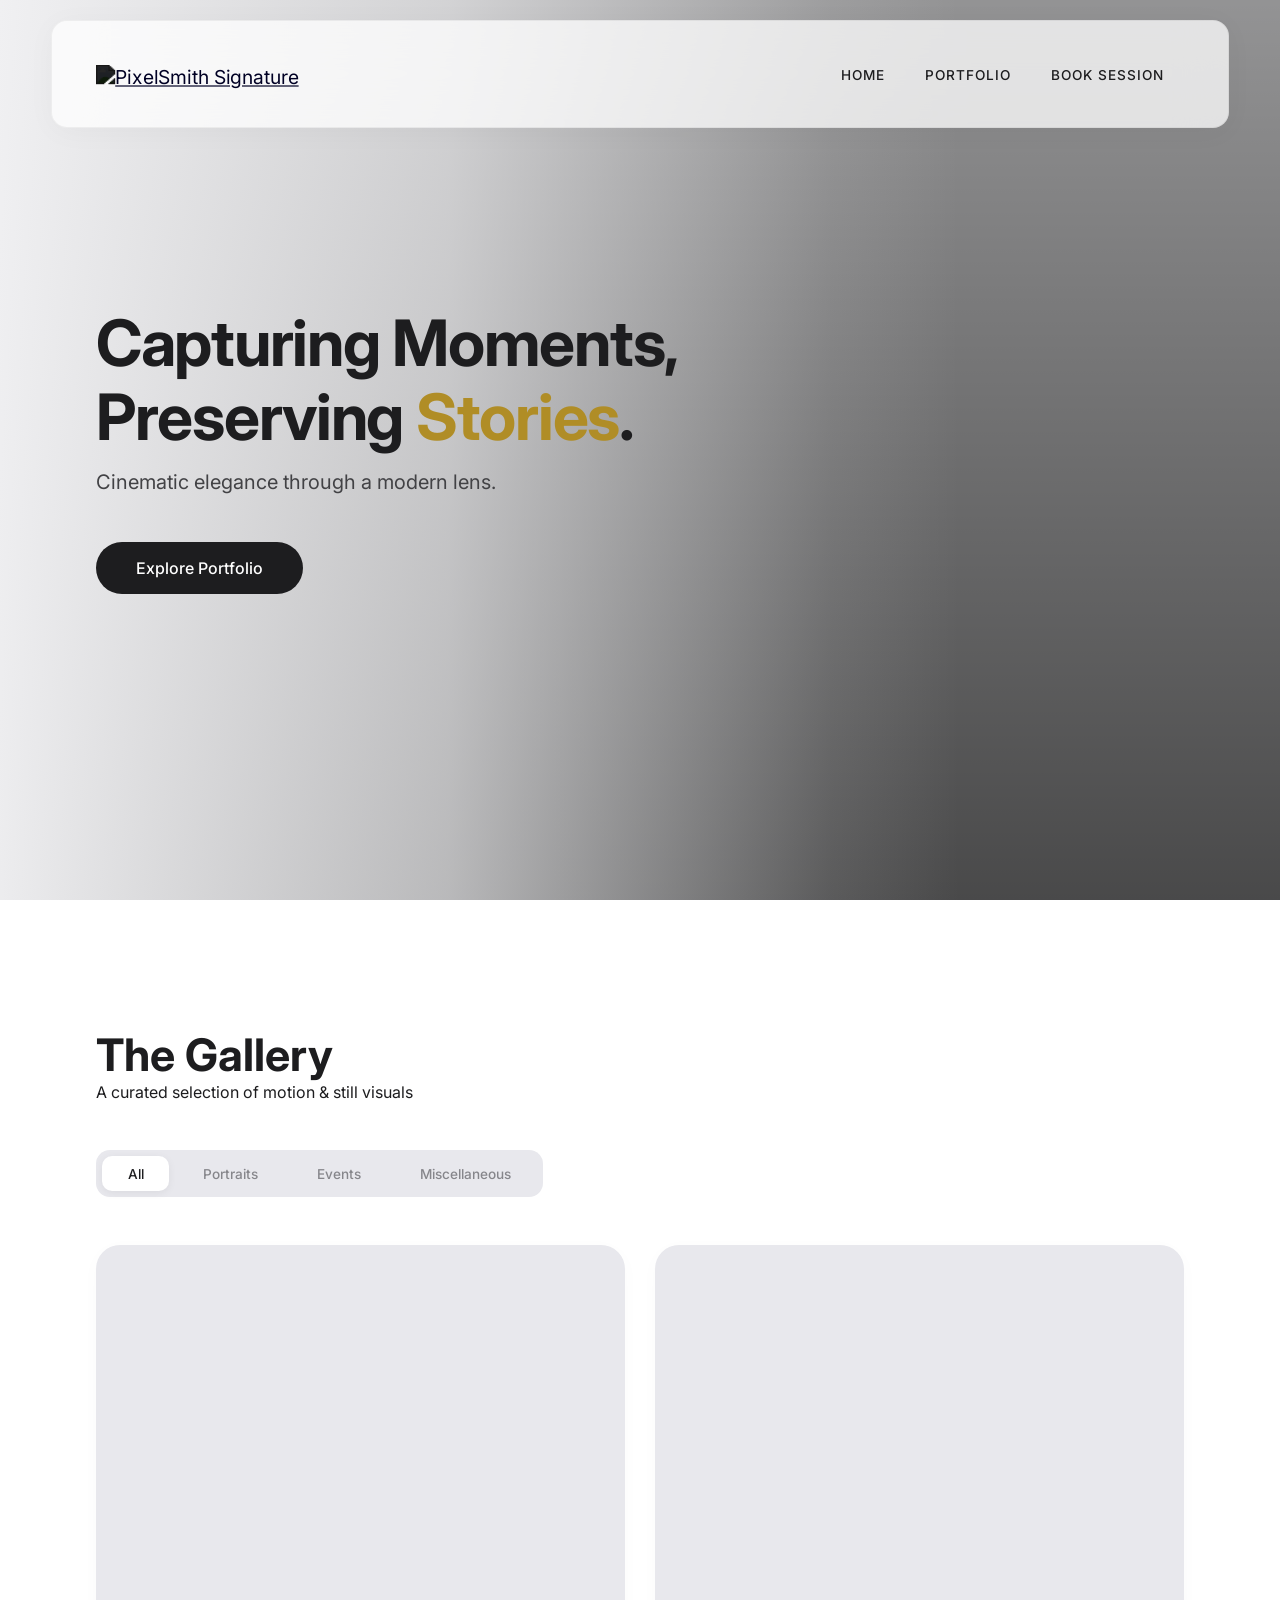
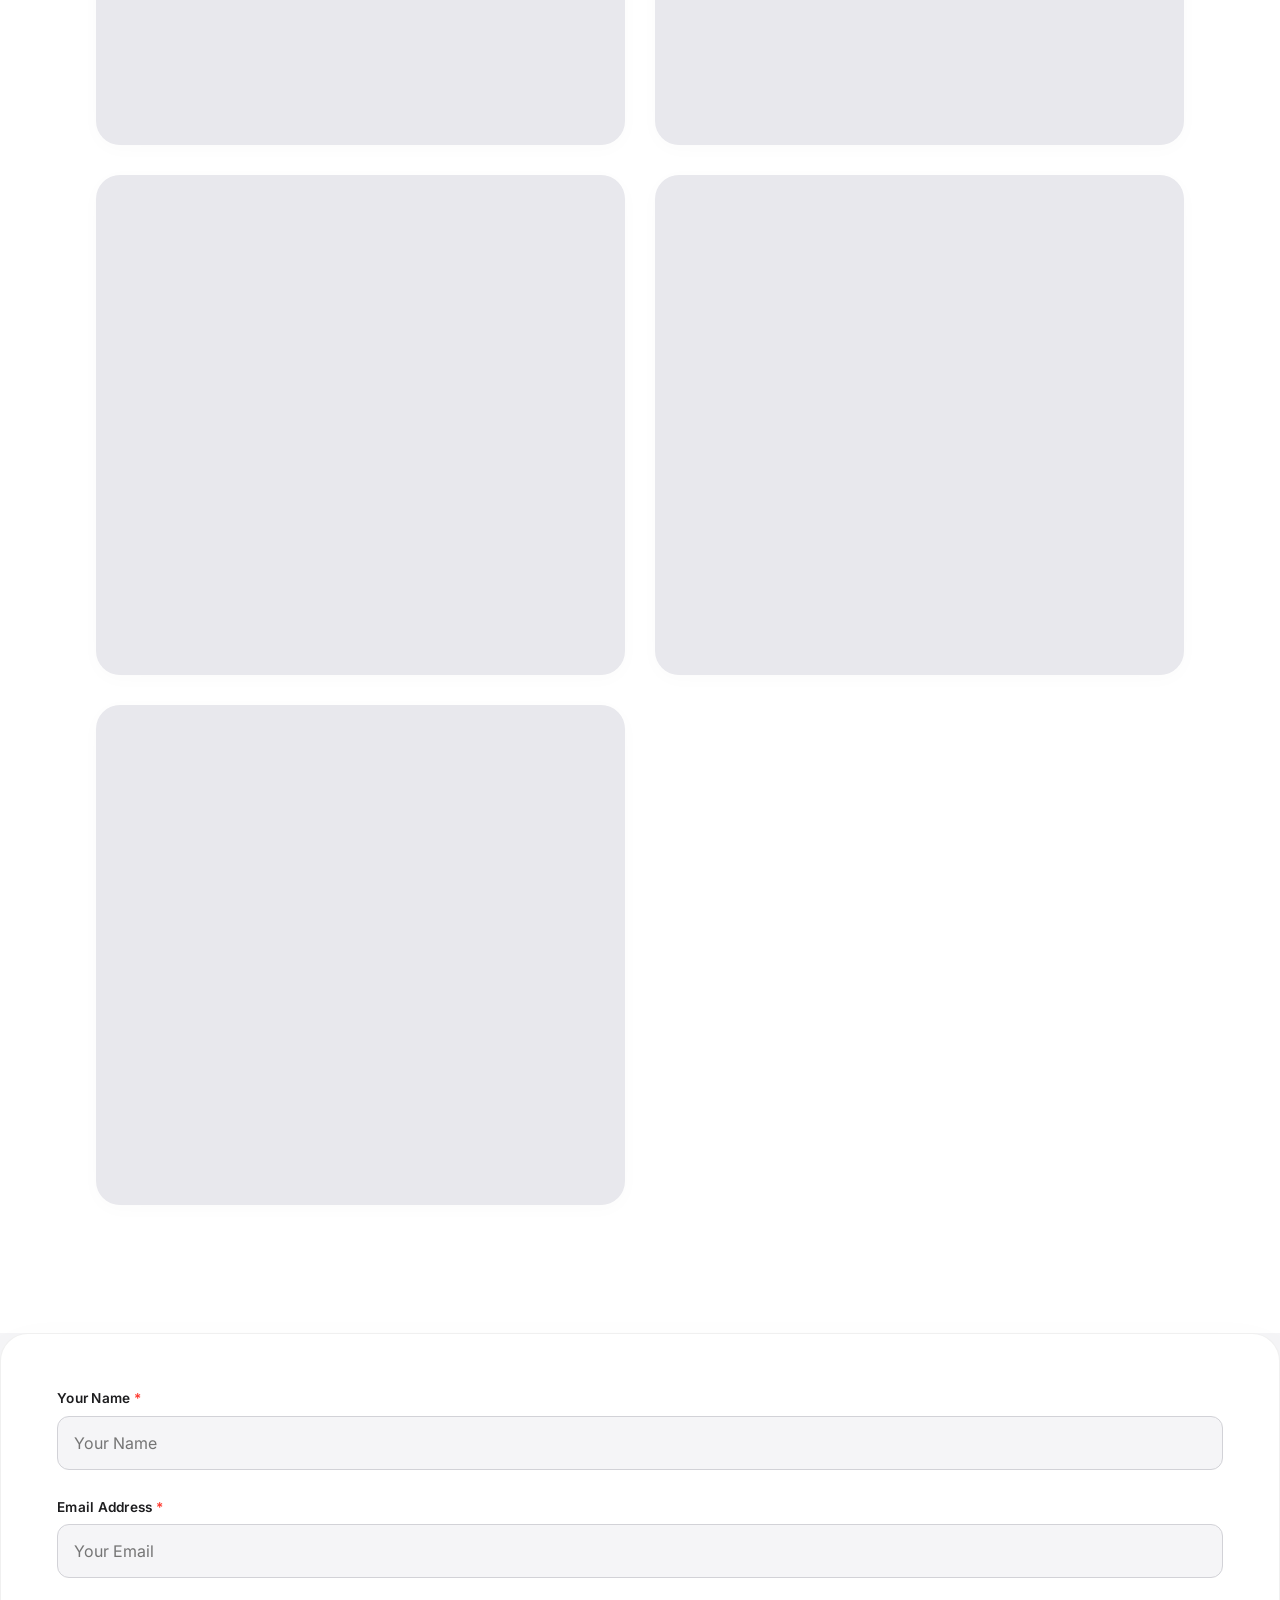
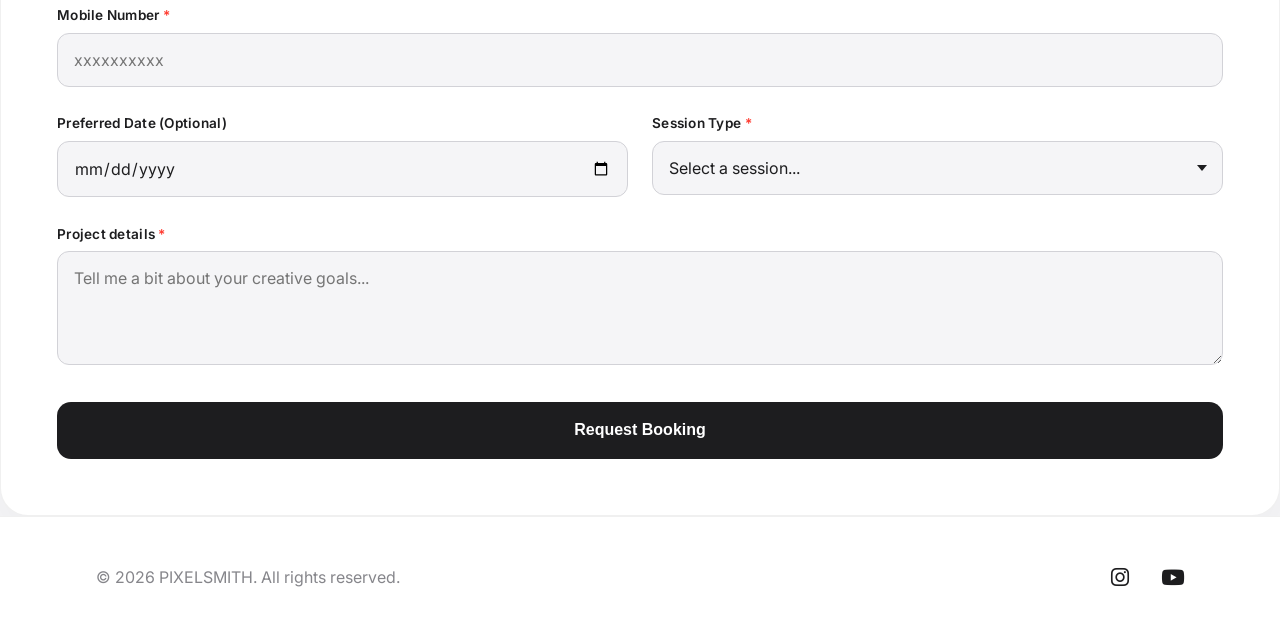
==== index.html @ a3ad3fb7 "Add files via upload" ====
<!DOCTYPE html>
<html lang="en">
<head>
    <meta charset="UTF-8">
    <meta name="viewport" content="width=device-width, initial-scale=1.0">
    <title>Pixelsmith | Photography & Cinematography</title>
    <link rel="stylesheet" href="style.css">
    <link rel="stylesheet" href="https://cdnjs.cloudflare.com/ajax/libs/font-awesome/6.4.0/css/all.min.css">
</head>
<body>

    <!-- Modern Glassmorphic Navigation -->
    <nav class="navbar">
    <div class="logo">
        <a href="#home">
            <img src="asset/logod.png" alt="PixelSmith Signature">
        </a>
    </div>
    <ul class="nav-links">
        <li><a href="#home">Home</a></li>
        <li><a href="#gallery">Portfolio</a></li>                             
        <li><a href="#booking">Book Session</a></li>
    </ul>
</nav>

    <!-- Hero Section with Background Slideshow -->
    <section id="home" class="hero">
        <div class="slideshow-container">
            <!-- Placeholders for your best shots (Fades seamlessly) -->
            <div class="slide active" style="background-image: linear-gradient(rgba(0,0,0,0.4), rgba(0,0,0,0.7)), url('asset/portraits/Project1/11.jpg');"></div>
            <div class="slide" style="background-image: linear-gradient(rgba(0,0,0,0.4), rgba(0,0,0,0.7)), url('asset/portraits/Project2/11.jpg');"></div>
            <div class="slide" style="background-image: linear-gradient(rgba(0,0,0,0.4), rgba(0,0,0,0.7)), url('asset/portraits/Project1/1.jpg');"></div>
            <div class="slide" style="background-image: linear-gradient(rgba(0,0,0,0.4), rgba(0,0,0,0.7)), url('asset/portraits/Project3/4.jpg');"></div>
            <div class="slide" style="background-image: linear-gradient(rgba(0,0,0,0.4), rgba(0,0,0,0.7)), url('asset/portraits/Project3/5.jpg');"></div>
            <div class="slide" style="background-image: linear-gradient(rgba(0,0,0,0.4), rgba(0,0,0,0.7)), url('asset/portraits/Project4/8.jpg');"></div>
            <div class="slide" style="background-image: linear-gradient(rgba(0,0,0,0.4), rgba(0,0,0,0.7)), url('asset/portraits/Project3/4.jpg');"></div>
        </div>

        <div class="hero-content">
            <h1>Capturing Moments,<br>Preserving <span>Stories</span>.</h1>
            <p>Cinematic elegance through a modern lens.</p>
            <a href="#gallery" class="btn btn-ios">Explore Portfolio</a>
        </div>
    </section>

    <!-- Gallery Section -->
    <section id="gallery" class="gallery-section">
        <div class="section-title">
            <h2>The Gallery</h2>
            <p>A curated selection of motion & still visuals</p>
        </div>
        
        <div class="gallery-filters">
            <span class="filter-btn active" data-filter="all">All</span>
            <span class="filter-btn" data-filter="portraits">Portraits</span>
            <span class="filter-btn" data-filter="events">Events</span>
            <span class="filter-btn" data-filter="misc">Miscellaneous</span>
        </div>

        <div class="gallery-grid">
    
         <a href="project.html" class="gallery-item portraits">
            <div class="gallery-slideshow">
                <div class="mini-slide active" style="background-image: url('asset/portraits/Project1/1.jpg');"></div>
                <div class="mini-slide" style="background-image: url('asset/portraits/Project1/3.jpg');"></div>
                <div class="mini-slide" style="background-image: url('asset/portraits/Project1/12.jpg');"></div>
            </div>
            <div class="overlay">
                <span>View All Portraits <i class="fas fa-arrow-right" style="margin-left: 8px;"></i></span>
            </div>
        </a>    

        <!-- Project 2 Link -->
        <a href="project.html" class="gallery-item portraits">
            <div class="gallery-slideshow">
                <div class="mini-slide active" style="background-image: url('asset/portraits/Project2/2.jpg');"></div>
                <div class="mini-slide" style="background-image: url('asset/portraits/Project2/7.jpg');"></div>
                <div class="mini-slide" style="background-image: url('asset/portraits/Project2/15.jpg');"></div>
            </div>
            <div class="overlay">
                <span>View All Portraits <i class="fas fa-arrow-right" style="margin-left: 8px;"></i></span>
            </div>
        </a>  

         <!-- Project 3 Link -->
        <a href="project.html" class="gallery-item portraits">
            <div class="gallery-slideshow">
                <div class="mini-slide active" style="background-image: url('asset/portraits/Project3/1.jpg');"></div>
                <div class="mini-slide" style="background-image: url('asset/portraits/Project3/4.jpg');"></div>
                <div class="mini-slide" style="background-image: url('asset/portraits/Project3/2.jpg');"></div>
            </div>
            <div class="overlay">
                <span>View All Portraits <i class="fas fa-arrow-right" style="margin-left: 8px;"></i></span>
            </div>
        </a>  

         <!-- Project 1 Link -->
        <a href="project.html" class="gallery-item events">
            <div class="gallery-slideshow">
                <div class="mini-slide active" style="background-image: url('asset/event/Project1/9.jpg');"></div>
                <div class="mini-slide" style="background-image: url('asset/event/Project1/5.jpg');"></div>
                <div class="mini-slide" style="background-image: url('asset/event/Project1/16.jpg');"></div>
            </div>
            <div class="overlay">
                <span>View All Projects <i class="fas fa-arrow-right" style="margin-left: 8px;"></i></span>
            </div>
        </a>

         <!-- Project 3 Link -->
        <a href="project.html" class="gallery-item events">
            <div class="gallery-slideshow">
                <div class="mini-slide active" style="background-image: url('asset/event/Project2/1.jpg');"></div>
                <div class="mini-slide" style="background-image: url('asset/event/Project2/11.jpg');"></div>
                <div class="mini-slide" style="background-image: url('asset/event/Project2/12.jpg');"></div>
            </div>
            <div class="overlay">
                <span>View All Projects <i class="fas fa-arrow-right" style="margin-left: 8px;"></i></span>
            </div>
        </a>

    <!-- Add additional anchors formatted identically pointing to your future separate files... -->
         </div>
    </section>

    <div id="booking" class="booking-card">
    <form id="appointment-form" class="booking-form">
        <!-- Name Field: Mandatory -->
        <div class="form-group">
            <label for="name">Your Name</label>
            <input type="text" id="name" required placeholder="Your Name">
        </div>
        
        <!-- Email Field: Mandatory + Restricts to correct format -->
        <div class="form-group">
            <label for="email">Email Address</label>
            <input type="email" id="email" required placeholder="Your Email">
        </div>

        <!-- Mobile Number Field: Mandatory + Restricts to exactly 10 digits -->
        <div class="form-group">
            <label for="mobile">Mobile Number</label>
            <input type="tel" id="mobile" required placeholder="xxxxxxxxxx" pattern="[0-9]{10}" title="Please enter a valid 10-digit mobile number">
        </div>

        <div class="form-row">
            <!-- Date Field: OPTIONAL (Excluded from mandatory condition) -->
            <div class="form-group">
                <label for="date">Preferred Date (Optional)</label>
                <input type="date" id="date">
            </div>
            
            <!-- Session Type Dropdown: Mandatory -->
            <div class="form-group">
                <label for="session-type">Session Type</label>
                <select id="session-type" required>
                    <option value="" disabled selected>Select a session...</option>
                    <option value="portrait">Portrait Session</option>
                    <option value="cinematic">Cinematic Videography</option>
                    <option value="event">Event/Wedding</option>
                    <option value="commercial">Commercial/Brand</option>
                </select>
            </div>
        </div>

        <!-- Project Details: Mandatory -->
        <div class="form-group">
            <label for="notes">Project details</label>
            <textarea id="notes" rows="4" required placeholder="Tell me a bit about your creative goals..."></textarea>
        </div>

        <button type="submit" class="btn-ios-submit">Request Booking</button>
    </form>
</div>

    <!-- Footer -->
    <footer>
        <p>&copy; 2026 PIXELSMITH. All rights reserved.</p>
        <div class="social-icons">
            <a href="https://www.instagram.com/pixelsmith.in/"><i class="fab fa-instagram"></i></a>
            <a href="#"><i class="fab fa-youtube"></i></a>
        </div>
    </footer>

    <script src="script.js"></script>
</body>
</html>
---- style.css ----
@import url('https://fonts.googleapis.com/css2?family=Inter:wght@300;400;500;600&family=SF+Pro+Display:wght@400;600;700&display=swap');

:root {
    --bg-light: #f5f5f7;        /* Crisp iOS backdrop */
    --bg-card: #ffffff;         /* Card panels */
    --accent: #b08d26;          /* Deep rich gold contrast for light mode */
    --glass-bg: rgba(255, 255, 255, 0.65);
    --glass-border: rgba(0, 0, 0, 0.06);
    --text-main: #1d1d1f;       /* Deep Apple dark charcoal text */
    --text-muted: #86868b;     /* Mid gray for captions */
    --input-border: #d2d2d7;    /* Subtle borders */
    --ios-easing: cubic-bezier(0.25, 1, 0.5, 1);
}

* {
    margin: 0;
    padding: 0;
    box-sizing: border-box;
    scroll-behavior: smooth;
}

body {
    background-color: var(--bg-light);
    color: var(--text-main);
    font-family: 'SF Pro Display', 'Inter', -apple-system, sans-serif;
    overflow-x: hidden;
}

/* --- Light Mode Navigation --- */
.navbar {
    display: flex;
    justify-content: space-between;
    align-items: center;
    padding: 0.8rem 4rem; /* Tightened height padding for a sleeker bar */
    position: fixed;
    width: 92%;
    top: 20px;
    left: 4%;
    z-index: 1000;
    background: rgba(255, 255, 255, 0.75); /* Elevated opacity slightly for signature legibility */
    backdrop-filter: blur(25px) saturate(180%);
    -webkit-backdrop-filter: blur(25px) saturate(180%);
    border: 1px solid rgba(0, 0, 0, 0.05);
    border-radius: 16px;
    box-shadow: 0 4px 30px rgba(0, 0, 0, 0.03);
}


.nav-links {
    display: flex;
    list-style: none;
    gap: 2.5rem;
}

.nav-links a {
    color: var(--text-main);
    text-decoration: none;
    font-size: 0.85rem;
    font-weight: 500;
    letter-spacing: 1px;
    text-transform: uppercase;
    transition: color 0.3s;
}

.nav-links a:hover {
    color: var(--accent);
}

/* --- Hero Section Slideshow (With Light Shield) --- */
.hero {
    height: 100vh;
    display: flex;
    align-items: center;
    padding-left: 6rem;
    position: relative;
    overflow: hidden;
}

.slideshow-container {
    position: absolute;
    top: 0; left: 0;
    width: 100%; height: 100%;
    z-index: 1;
}

.slide {
    position: absolute;
    top: 0; left: 0;
    width: 100%; height: 100%;
    background-size: cover;
    background-position: center;
    opacity: 0;
    transform: scale(1.05);
    transition: opacity 1.8s ease-in-out, transform 8s linear;
}

/* A clean, bright semi-transparent overlay to ensure readability over shots */
.slide::after {
    content: '';
    position: absolute;
    top: 0; 
    left: 0; 
    width: 100%; 
    height: 100%;
    /* Strong tint on the left for text, completely clear by 75% width */
    background: linear-gradient(
        to right, 
        rgba(245, 245, 247, 0.95) 0%, 
        rgba(245, 245, 247, 0.65) 35%, 
        rgba(245, 245, 247, 0.1) 65%, 
        rgba(245, 245, 247, 0) 75%
    );
}

.slide.active {
    opacity: 1;
    transform: scale(1);
}

.hero-content {
    z-index: 2;
    max-width: 700px;
}

.hero-content h1 {
    font-size: 4rem;
    font-weight: 700;
    line-height: 1.15;
    margin-bottom: 1rem;
    letter-spacing: -0.02em;
}

.hero-content h1 span {
    color: var(--accent);
}

.hero-content p {
    color: #424245;
    font-size: 1.25rem;
    margin-bottom: 3rem;
}

.btn-ios {
    display: inline-block;
    padding: 1rem 2.5rem;
    background: var(--text-main);
    color: var(--bg-card);
    text-decoration: none;
    border-radius: 30px;
    font-weight: 500;
    transition: transform 0.4s var(--ios-easing), background-color 0.4s;
}

.btn-ios:hover {
    transform: scale(1.03) translateY(-2px);
    background: #424245;
}

/* --- Gallery Portfolio Section --- */
.gallery-section {
    padding: 8rem 6rem;
    background: var(--bg-card);
}

.section-title h2 {
    font-size: 2.8rem;
    font-weight: 700;
}

.gallery-filters {
    display: flex;
    margin: 3rem 0;
    gap: 0.5rem;
    background: #e8e8ed;
    padding: 6px;
    border-radius: 14px;
    width: max-content;
}

.filter-btn {
    cursor: pointer;
    padding: 0.6rem 1.6rem;
    font-size: 0.85rem;
    font-weight: 500;
    border-radius: 10px;
    color: var(--text-muted);
    transition: all 0.3s var(--ios-easing);
}

.filter-btn.active, .filter-btn:hover {
    background: var(--bg-card);
    color: var(--text-main);
    box-shadow: 0 2px 8px rgba(0,0,0,0.06);
}

.gallery-grid {
    display: grid;
    grid-template-columns: repeat(auto-fill, minmax(380px, 1fr));
    grid-gap: 30px;
}

.gallery-item {
    position: relative;
    border-radius: 24px;
    overflow: hidden;
    height: 500px;
    background: #e8e8ed;
    box-shadow: 0 4px 20px rgba(0,0,0,0.02);
}

.gallery-item img {
    width: 100%; height: 100%;
    object-fit: cover;
}

.gallery-item .overlay {
    position: absolute;
    bottom: 0; left: 0; width: 100%; height: 100%;
    background: linear-gradient(to top, rgba(0,0,0,0.6) 0%, transparent 50%);
    opacity: 0;
    display: flex;
    align-items: flex-end;
    padding: 2.5rem;
    transition: opacity 0.4s ease;
}

.gallery-item:hover .overlay {
    opacity: 1;
}

.gallery-item .overlay span {
    color: #fff;
    font-weight: 500;
}

/* --- Booking Section (FIXED LABELS AND INPUTS COLLAPSE FROM image_3273df.png) --- */
.booking-section {
    padding: 8rem 6rem;
    display: flex;
    justify-content: center;
    align-items: center;
    background: var(--bg-light);
}

.booking-container {
    max-width: 1200px;
    width: 100%;
    margin: 0 auto;
    display: grid;
    grid-template-columns: 1fr 1.2fr;
    gap: 5rem;
    align-items: center;
}

.booking-info h2 {
    font-size: 3rem;
    font-weight: 700;
    line-height: 1.2;
    margin-bottom: 2rem;
}

.booking-info p {
    color: var(--text-muted);
    line-height: 1.6;
    margin-bottom: 2.5rem;
}

.contact-details p {
    margin-bottom: 1rem;
    font-size: 1.1rem;
}

.contact-details i {
    color: var(--accent);
    margin-right: 12px;
}

/* Form Container Repair */
.booking-card {
    background: var(--bg-card);
    border: 1px solid var(--glass-border);
    padding: 3.5rem;
    border-radius: 28px;
    box-shadow: 0 20px 50px rgba(0, 0, 0, 0.04);
    width: 100%;
}

.booking-form {
    display: flex;
    flex-direction: column;
    gap: 1.8rem; /* Uniform spacing */
}

/* Enforcing clear stack to fix alignment crash */
.form-group {
    display: flex;
    flex-direction: column;
    align-items: flex-start;
    width: 100%;
    gap: 0.6rem; 
}

.form-row {
    display: grid;
    grid-template-columns: 1fr 1fr;
    gap: 1.5rem;
    width: 100%;
}

label {
    font-size: 0.85rem;
    font-weight: 600;
    letter-spacing: 0.02em;
    color: var(--text-main);
}

/* Layout repair blocks making fields expand fully instead of shrinking to text scale */
input, select, textarea {
    width: 100%; 
    background: #f5f5f7;
    border: 1px solid var(--input-border);
    border-radius: 12px;
    padding: 1rem;
    color: var(--text-main);
    font-family: inherit;
    font-size: 1rem;
    transition: all 0.3s;
    appearance: none; /* Modern resets for dropdown boxes */
    -webkit-appearance: none;
}

select {
    background-image: url("data:image/svg+xml;utf8,<svg xmlns='http://www.w3.org/2000/svg' width='10' height='6' viewBox='0 0 10 6'><path fill='%231d1d1f' d='M0 0h10L5 6z'/></svg>");
    background-repeat: no-repeat;
    background-position: right 15px center;
    padding-right: 40px;
}

input:focus, select:focus, textarea:focus {
    outline: none;
    background: var(--bg-card);
    border-color: var(--text-main);
    box-shadow: 0 0 0 4px rgba(0,0,0,0.04);
}

.btn-ios-submit {
    width: 100%;
    background: var(--text-main);
    color: var(--bg-card);
    font-weight: 600;
    border: none;
    border-radius: 14px;
    padding: 1.2rem;
    cursor: pointer;
    font-size: 1rem;
    transition: background-color 0.3s;
    margin-top: 0.5rem;
}

.btn-ios-submit:hover {
    background: #424245;
}

/* --- Footer --- */
footer {
    padding: 3rem 6rem;
    display: flex;
    justify-content: space-between;
    align-items: center;
    background: var(--bg-card);
    border-top: 1px solid var(--glass-border);
}

footer p {
    color: var(--text-muted);
}

.social-icons {
    display: flex;
    gap: 2rem;
}

.social-icons a {
    color: var(--text-main);
    font-size: 1.3rem;
    transition: color 0.3s;
}

.social-icons a:hover {
    color: var(--accent);
}

@media (max-width: 768px) {
    .navbar { width: 94%; left: 3%; padding: 1rem; }
    .hero { padding-left: 2rem; }
    .hero-content h1 { font-size: 2.8rem; }
    .gallery-section, .booking-section { padding: 4rem 2rem; }
    .booking-container { grid-template-columns: 1fr; gap: 3rem; }
    .form-row { grid-template-columns: 1fr; gap: 1.8rem; }
    footer { flex-direction: column; gap: 1.5rem; text-align: center; }
}

/* Real-time iOS style validation colors */
input:focus:invalid, textarea:focus:invalid {
    border-color: #ff3b30; /* Soft iOS Red for errors */
    box-shadow: 0 0 0 4px rgba(255, 59, 48, 0.08);
}

/* Optional styling for a small asterisk next to labels to indicate mandatory status */
label[for="name"]::after,
label[for="email"]::after,
label[for="mobile"]::after,
label[for="session-type"]::after,
label[for="notes"]::after {
    content: " *";
    color: #ff3b30;
}

/* --- Nested Portfolio Gallery Slideshow --- */
.gallery-slideshow {
    position: absolute;
    top: 0;
    left: 0;
    width: 100%;
    height: 100%;
    z-index: 1;
}

.mini-slide {
    position: absolute;
    top: 0;
    left: 0;
    width: 100%;
    height: 100%;
    background-size: cover;
    background-position: center;
    opacity: 0;
    transform: scale(1.03);
    transition: opacity 1.2s cubic-bezier(0.25, 1, 0.5, 1), transform 1.2s cubic-bezier(0.25, 1, 0.5, 1);
}

.mini-slide.active {
    opacity: 1;
    transform: scale(1);
}

/* Ensure overlay stays cleanly layered on top of the mini slideshow */
.gallery-item .overlay {
    z-index: 2;
}

/* --- Logo Asset Layout Tuning --- */
.logo {
    display: flex;
    align-items: center;
    width: 280px;         /* Give it plenty of horizontal layout space */
    height: 80px;         /* Height limit baseline */
    overflow: visible;    /* CRITICAL: Allows the zoomed logo to pop out of its bounding box */
    position: relative;
}

.logo img {
    height: 220px;        /* Blow up the container size to fight the dead canvas space */
    width: auto;          /* Keep proportions completely locked */
    object-fit: contain; 
    
    /* Crop & Scale Engine */
    transform: scale(1.2); /* Amplifies the internal pixels directly */
    transform-origin: left center;
    
    /* Pulls the image up and left to strip away the giant empty invisible border padding */
    margin-top: 6.5px;     
    margin-left: -20px;   
    
    filter: brightness(0.15); /* Ensures the ultra-thin lines turn crisp dark charcoal */
    transition: transform 0.3s var(--ios-easing);
}

.logo img:hover {
    transform: scale(1.5); /* Subtle smooth micro-pop when hovered */
}

/* --- Portrait Sub-Page Editorial Layout --- */
body.sub-page {
    padding-top: 140px; /* Gives plenty of room under the floating navbar */
    background-color: #ffffff; /* Pristine editorial white */
}

.project-header {
    padding: 4rem 6rem 2rem 6rem;
    max-width: 1200px;
    margin: 0 auto;
}

.back-link {
    display: inline-flex;
    align-items: center;
    gap: 8px;
    color: var(--text-muted);
    text-decoration: none;
    font-size: 0.9rem;
    font-weight: 500;
    margin-bottom: 1.5rem;
    transition: color 0.3s;
}

.back-link:hover {
    color: var(--text-main);
}

.project-header h1 {
    font-size: 3.5rem;
    font-weight: 700;
    letter-spacing: -0.02em;
    color: var(--text-main);
    margin-bottom: 0.5rem;
}

.project-meta {
    font-size: 0.9rem;
    text-transform: uppercase;
    letter-spacing: 2px;
    color: var(--accent);
    font-weight: 600;
    margin-bottom: 2rem;
}

.project-description {
    font-size: 1.15rem;
    line-height: 1.6;
    color: #424245;
    max-width: 700px;
}

/* --- High-End Multi-Aspect Photo Grid --- */
.project-showcase {
    padding: 2rem 6rem 6rem 6rem;
    max-width: 1200px;
    margin: 0 auto;
}

/* 2-Column CSS Grid that handles masonry cleanly */
.showcase-grid {
    display: grid;
    grid-template-columns: repeat(2, 1fr);
    grid-gap: 40px;
    align-items: start;
}

.showcase-item {
    display: flex;
    flex-direction: column;
    gap: 12px;
    width: 100%;
}

/* Vertical / Portrait image boxes */
.showcase-item.vertical img {
    width: 100%;
    height: auto;
    aspect-ratio: 2 / 3; /* Matches standard camera sensor orientation */
    object-fit: cover;
    border-radius: 16px;
    box-shadow: 0 4px 30px rgba(0,0,0,0.02);
}

/* Horizontal / Landscape image boxes span across columns if needed or fit cleanly */
.showcase-item.horizontal img {
    width: 100%;
    height: auto;
    aspect-ratio: 3 / 2;
    object-fit: cover;
    border-radius: 16px;
    box-shadow: 0 4px 30px rgba(0,0,0,0.02);
}

.image-caption {
    font-size: 0.85rem;
    font-weight: 500;
    letter-spacing: 0.05em;
    color: var(--text-muted);
    text-transform: uppercase;
}

/* --- Bottom Call To Action Banner --- */
.project-cta {
    padding: 6rem 2rem;
    text-align: center;
    background: #f5f5f7;
    border-top: 1px solid rgba(0,0,0,0.05);
}

.project-cta h2 {
    font-size: 2.5rem;
    font-weight: 700;
    margin-bottom: 0.5rem;
}

.project-cta p {
    color: var(--text-muted);
    font-size: 1.1rem;
    margin-bottom: 2.5rem;
}

/* --- Fluid iOS Page Load Animation --- */
.animate-up {
    animation: iosSlideUp 1s cubic-bezier(0.25, 1, 0.5, 1) forwards;
}

@keyframes iosSlideUp {
    0% {
        opacity: 0;
        transform: translateY(40px);
    }
    100% {
        opacity: 1;
        transform: translateY(0);
    }
}

/* Responsive adjustment for clean mobile stacking */
@media (max-width: 768px) {
    .project-header, .project-showcase { padding: 2rem; }
    .project-header h1 { font-size: 2.5rem; }
    .showcase-grid { grid-template-columns: 1fr; grid-gap: 30px; }
}

/* --- High-End Editorial Grid Layout --- */
.editorial-grid {
    display: grid;
    grid-template-columns: repeat(2, 1fr);
    grid-gap: 50px;
    align-items: start;
}

/* Base style for every gallery photo container */
.grid-item {
    display: flex;
    flex-direction: column;
    gap: 12px;
    width: 100%;
}

.grid-item img {
    width: 100%;
    height: auto;
    object-fit: cover;
    border-radius: 20px;
    cursor: pointer;
    box-shadow: 0 10px 40px rgba(0,0,0,0.02);
    transition: transform 0.5s var(--ios-easing), box-shadow 0.5s;
}

/* Subtle modern scale lift on hover */
.grid-item img:hover {
    transform: scale(1.015) translateY(-2px);
    box-shadow: 0 20px 50px rgba(0,0,0,0.06);
}

/* Specific framing ratios */
.grid-item.vertical img { aspect-ratio: 2 / 3; }
.grid-item.horizontal img { aspect-ratio: 3 / 2; }

/* Forces an image to beautifully occupy both columns completely */
.grid-item.row-wide {
    grid-column: span 2;
}

.grid-item.row-wide img {
    aspect-ratio: 16 / 9; /* Cinematic widescreen aspect ratio */
}

/* --- Premium iOS Glassmorphic Lightbox Overlay --- */
.lightbox {
    display: none; /* Hidden by default */
    position: fixed;
    z-index: 2000; /* Stacks way above nav bar */
    top: 0; left: 0;
    width: 100%; height: 100%;
    background-color: rgba(255, 255, 255, 0.88); /* Clean crisp light backdrop focus */
    backdrop-filter: blur(25px);
    -webkit-backdrop-filter: blur(25px);
    align-items: center;
    justify-content: center;
    flex-direction: column;
    padding: 4rem;
    cursor: zoom-out;
    animation: iosFadeIn 0.4s var(--ios-easing);
}

.lightbox-content {
    max-width: 90%;
    max-height: 80vh;
    object-fit: contain;
    border-radius: 12px;
    box-shadow: 0 30px 70px rgba(0,0,0,0.12);
    animation: iosZoomIn 0.5s cubic-bezier(0.16, 1, 0.3, 1); /* Springs outward cleanly */
}

.lightbox-caption-text {
    margin-top: 20px;
    font-size: 0.9rem;
    font-weight: 500;
    letter-spacing: 1px;
    text-transform: uppercase;
    color: var(--text-main);
}

/* Elegant minimalist exit cross icon */
.lightbox-close {
    position: absolute;
    top: 30px; right: 40px;
    color: var(--text-main);
    font-size: 2.5rem;
    font-weight: 300;
    cursor: pointer;
    transition: opacity 0.2s;
}

.lightbox-close:hover { opacity: 0.6; }

/* Lightbox Spring Animations */
@keyframes iosFadeIn {
    from { opacity: 0; }
    to { opacity: 1; }
}
@keyframes iosZoomIn {
    from { transform: scale(0.92); opacity: 0; }
    to { transform: scale(1); opacity: 1; }
}

/* Clean single-column layout on smaller screens */
@media (max-width: 768px) {
    .editorial-grid { grid-template-columns: 1fr; grid-gap: 35px; }
    .grid-item.row-wide { grid-column: span 1; }
    .grid-item.vertical { margin-top: 0 !important; } /* Clear vertical offsets on mobile */
    .lightbox { padding: 1.5rem; }
}

/*Project page CSS

/* --- Expandable Project Gallery Layout --- */
.accordion-gallery-section {
    padding: 2rem 6rem 6rem 6rem;
    max-width: 1200px;
    margin: 0 auto;
    display: flex;
    flex-direction: column;
    gap: 3rem; /* Space between different project rows */
}

.accordion-item {
    display: flex;
    flex-direction: column;
    width: 100%;
}

/* Clickable Thumbnail Row */
.project-thumb {
    position: relative;
    width: 100%;
    height: 350px;
    border-radius: 24px;
    overflow: hidden;
    cursor: pointer;
    background: #e8e8ed;
    box-shadow: 0 4px 20px rgba(0,0,0,0.02);
    transition: transform 0.4s var(--ios-easing), box-shadow 0.4s;
}

.project-thumb:hover {
    transform: scale(1.01);
    box-shadow: 0 10px 30px rgba(0,0,0,0.06);
}

.project-thumb img {
    width: 100%;
    height: 100%;
    object-fit: cover;
}

/* Dark gradient overlay for title legibility */
.project-thumb .overlay {
    position: absolute;
    bottom: 0; left: 0; width: 100%; height: 100%;
    background: linear-gradient(to top, rgba(0,0,0,0.7) 0%, transparent 60%);
    display: flex;
    align-items: flex-end;
    padding: 2.5rem;
    color: #fff;
    font-size: 1.5rem;
    font-weight: 600;
}

.project-thumb .overlay i {
    transition: transform 0.4s var(--ios-easing);
}

/* Rotates the arrow when the item is expanded */
.accordion-item.active .project-thumb .overlay i {
    transform: rotate(180deg);
}

/* The Expanding Container */
.expanded-photos {
    max-height: 0;
    overflow: hidden;
    opacity: 0;
    transition: max-height 0.6s var(--ios-easing), opacity 0.4s ease, margin-top 0.4s ease;
}

.expanded-photos.open {
    max-height: 3000px; /* Allows enough room for the photo grid to drop down */
    opacity: 1;
    margin-top: 1.5rem; /* Adds breathing room between cover and inner photos */
}

/* --- Inner Masonry Layout for the revealed photos --- */
.expanded-grid {
    column-count: 3; /* Creates 3 vertical columns */
    column-gap: 20px; /* Spacing between the columns */
    width: 100%;
}

.expanded-grid img {
    width: 100%;
    height: auto; /* CRITICAL: Lets the image dictate its natural height */
    margin-bottom: 20px; /* Vertical spacing between stacked images */
    display: block; /* Removes baseline ghost padding */
    border-radius: 16px;
    cursor: zoom-in; /* Hooks into your existing lightbox logic [cite: 97] */
    transition: transform 0.3s var(--ios-easing);
    
    /* Prevents an image from being sliced in half across columns */
    break-inside: avoid;
    -webkit-column-break-inside: avoid; 
}

.expanded-grid img:hover {
    transform: translateY(-3px);
}

/* Mobile Adjustments for Masonry */
@media (max-width: 1024px) {
    .expanded-grid {
        column-count: 2; /* 2 columns on tablets */
    }
}

@media (max-width: 768px) {
    .expanded-grid {
        column-count: 1; /* 1 clean stack on mobile */
    }
    /* Update your existing mobile media query to remove the fixed 200px height [cite: 100] */
    .expanded-grid img { 
        height: auto; 
    }
}

/* Mobile Adjustments */
@media (max-width: 768px) {
    .accordion-gallery-section { padding: 2rem; gap: 2rem; }
    .project-thumb { height: 250px; }
    .project-thumb .overlay { font-size: 1.2rem; padding: 1.5rem; }
    .expanded-grid img { height: 200px; }
}
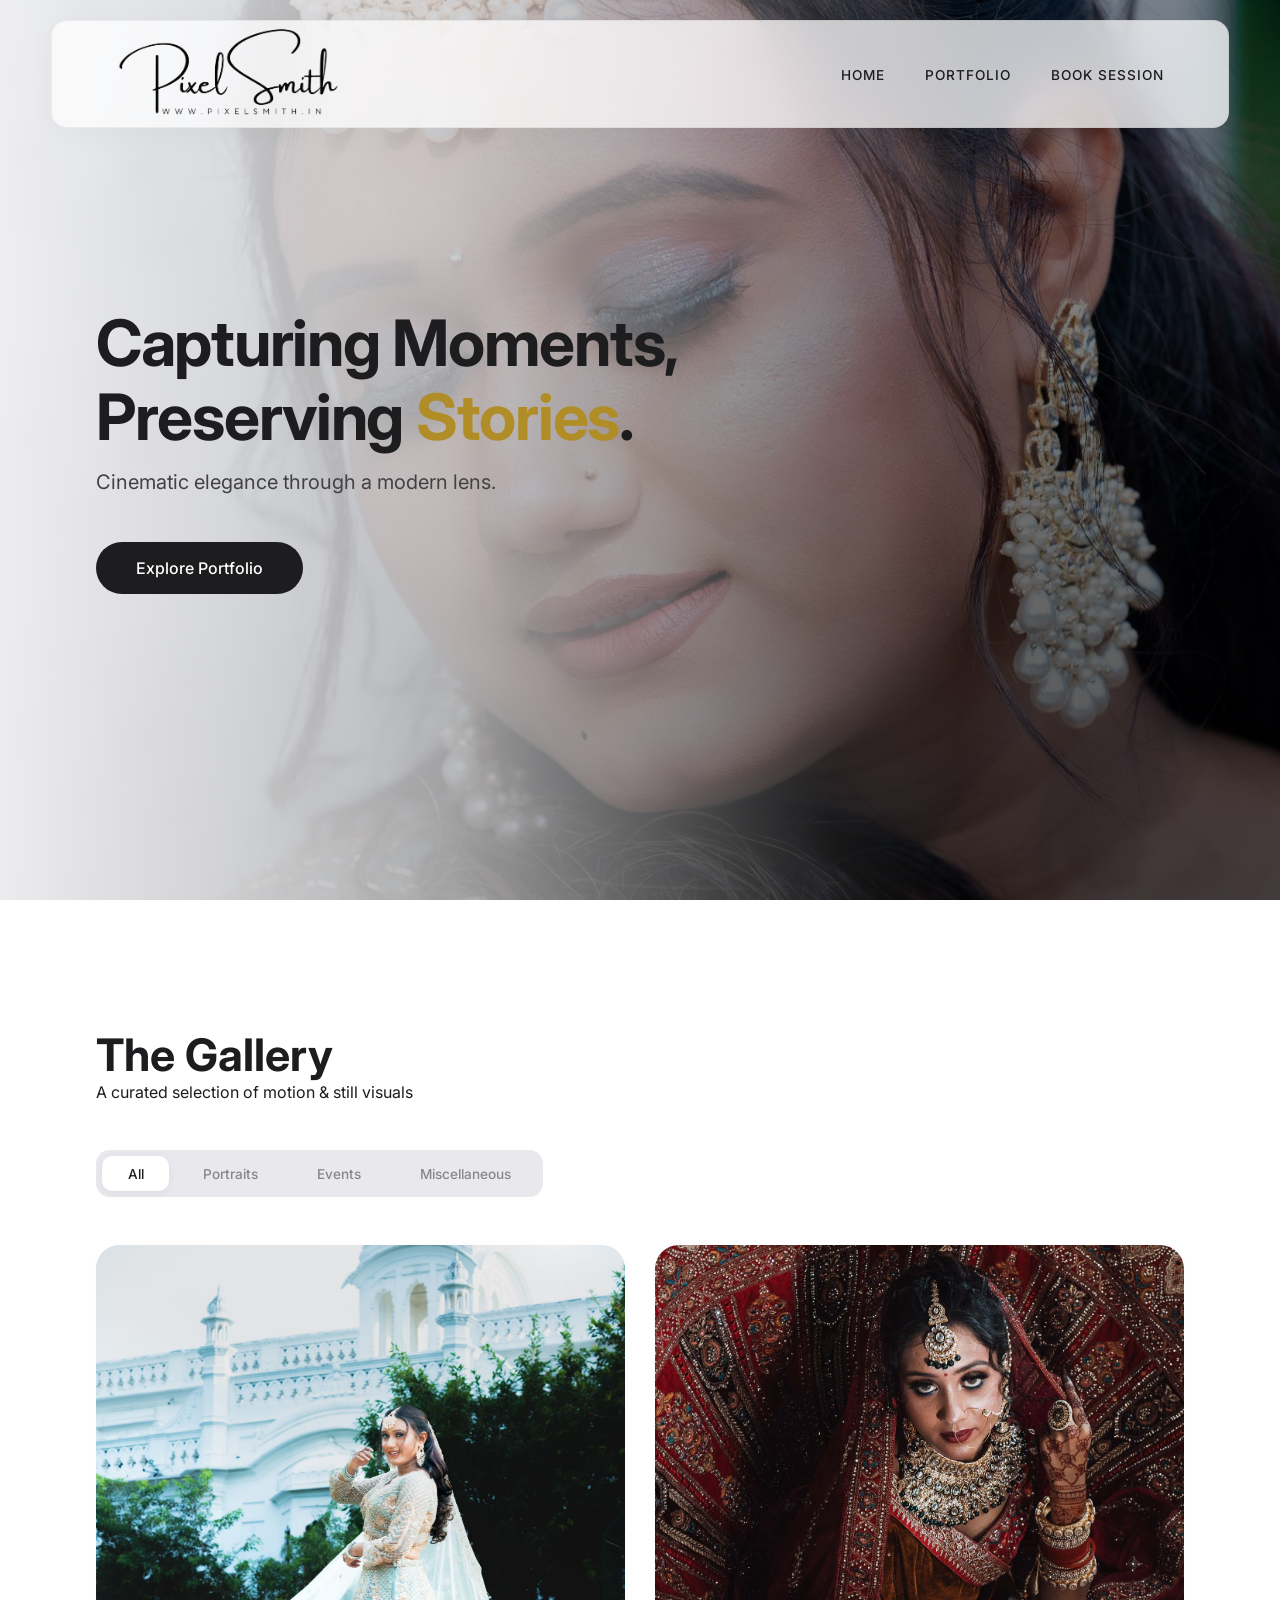
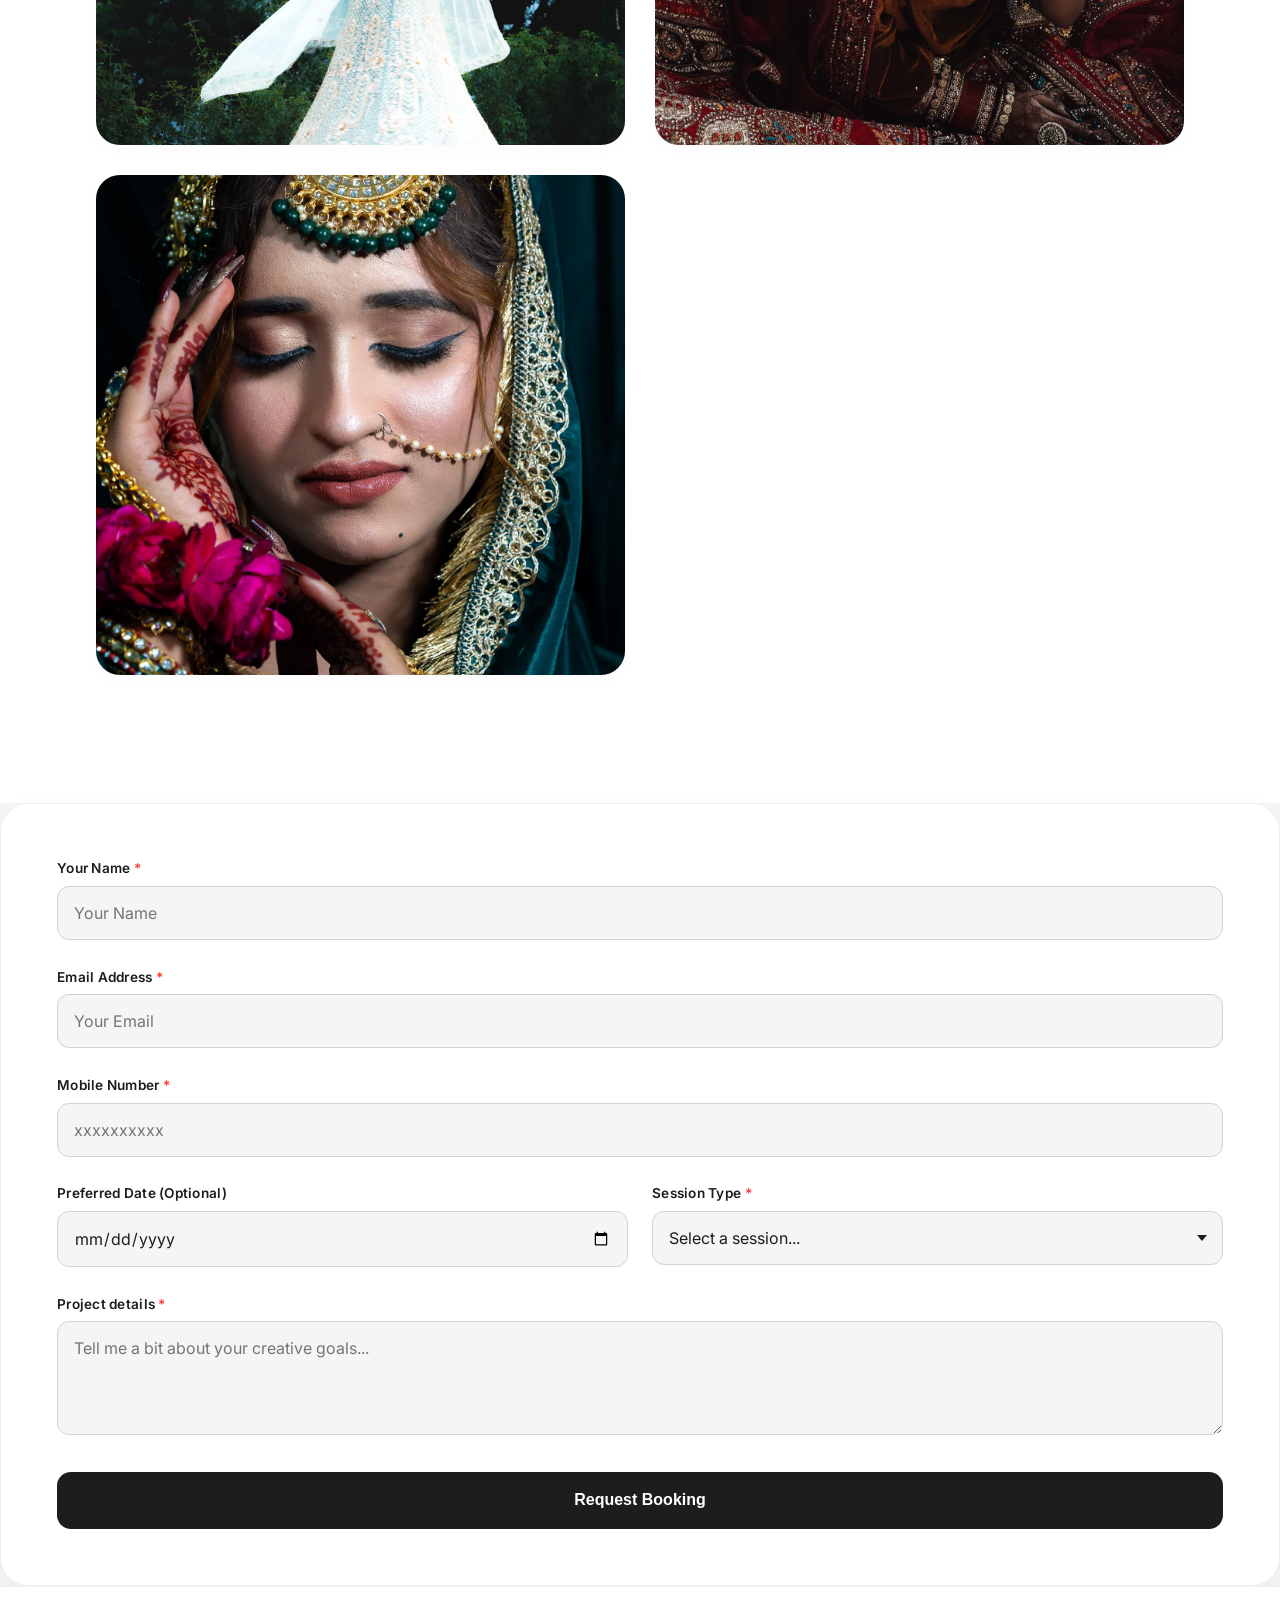
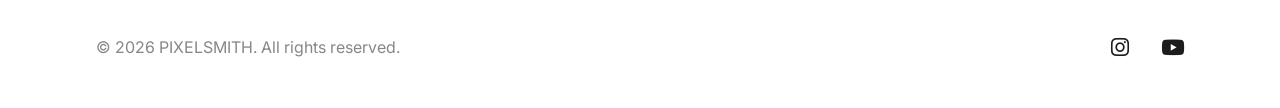
==== commit 4e2609c9: "Change project links from 'project.html' to 'portrait.html' Updated links for portrait projects and " ====
--- a/index.html
+++ b/index.html
@@ -59,7 +59,7 @@
 
         <div class="gallery-grid">
     
-         <a href="project.html" class="gallery-item portraits">
+         <a href="portrait.html" class="gallery-item portraits">
             <div class="gallery-slideshow">
                 <div class="mini-slide active" style="background-image: url('asset/portraits/Project1/1.jpg');"></div>
                 <div class="mini-slide" style="background-image: url('asset/portraits/Project1/3.jpg');"></div>
@@ -71,7 +71,7 @@
         </a>    
 
         <!-- Project 2 Link -->
-        <a href="project.html" class="gallery-item portraits">
+        <a href="portrait.html" class="gallery-item portraits">
             <div class="gallery-slideshow">
                 <div class="mini-slide active" style="background-image: url('asset/portraits/Project2/2.jpg');"></div>
                 <div class="mini-slide" style="background-image: url('asset/portraits/Project2/7.jpg');"></div>
@@ -83,7 +83,7 @@
         </a>  
 
          <!-- Project 3 Link -->
-        <a href="project.html" class="gallery-item portraits">
+        <a href="portrait.html" class="gallery-item portraits">
             <div class="gallery-slideshow">
                 <div class="mini-slide active" style="background-image: url('asset/portraits/Project3/1.jpg');"></div>
                 <div class="mini-slide" style="background-image: url('asset/portraits/Project3/4.jpg');"></div>
@@ -93,30 +93,6 @@
                 <span>View All Portraits <i class="fas fa-arrow-right" style="margin-left: 8px;"></i></span>
             </div>
         </a>  
-
-         <!-- Project 1 Link -->
-        <a href="project.html" class="gallery-item events">
-            <div class="gallery-slideshow">
-                <div class="mini-slide active" style="background-image: url('asset/event/Project1/9.jpg');"></div>
-                <div class="mini-slide" style="background-image: url('asset/event/Project1/5.jpg');"></div>
-                <div class="mini-slide" style="background-image: url('asset/event/Project1/16.jpg');"></div>
-            </div>
-            <div class="overlay">
-                <span>View All Projects <i class="fas fa-arrow-right" style="margin-left: 8px;"></i></span>
-            </div>
-        </a>
-
-         <!-- Project 3 Link -->
-        <a href="project.html" class="gallery-item events">
-            <div class="gallery-slideshow">
-                <div class="mini-slide active" style="background-image: url('asset/event/Project2/1.jpg');"></div>
-                <div class="mini-slide" style="background-image: url('asset/event/Project2/11.jpg');"></div>
-                <div class="mini-slide" style="background-image: url('asset/event/Project2/12.jpg');"></div>
-            </div>
-            <div class="overlay">
-                <span>View All Projects <i class="fas fa-arrow-right" style="margin-left: 8px;"></i></span>
-            </div>
-        </a>
 
     <!-- Add additional anchors formatted identically pointing to your future separate files... -->
          </div>
@@ -183,4 +159,4 @@
 
     <script src="script.js"></script>
 </body>
-</html>+</html>
